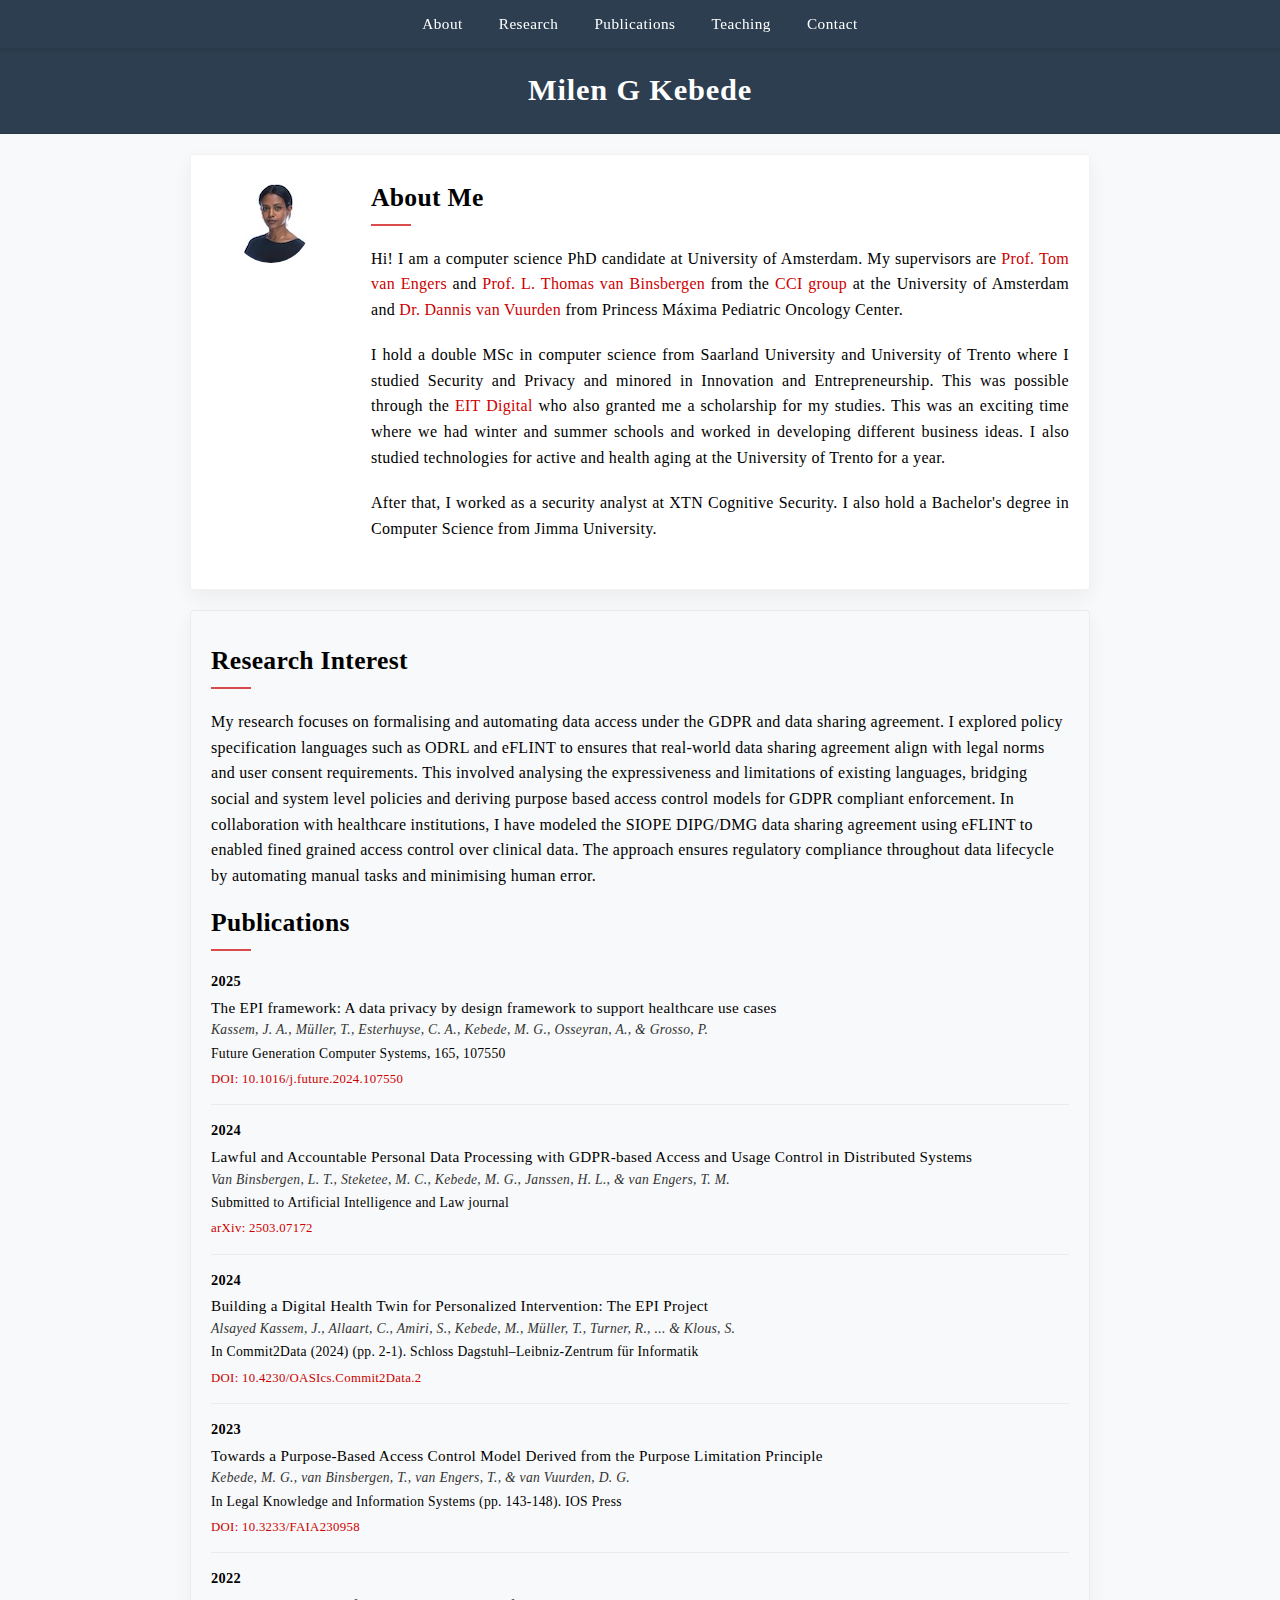
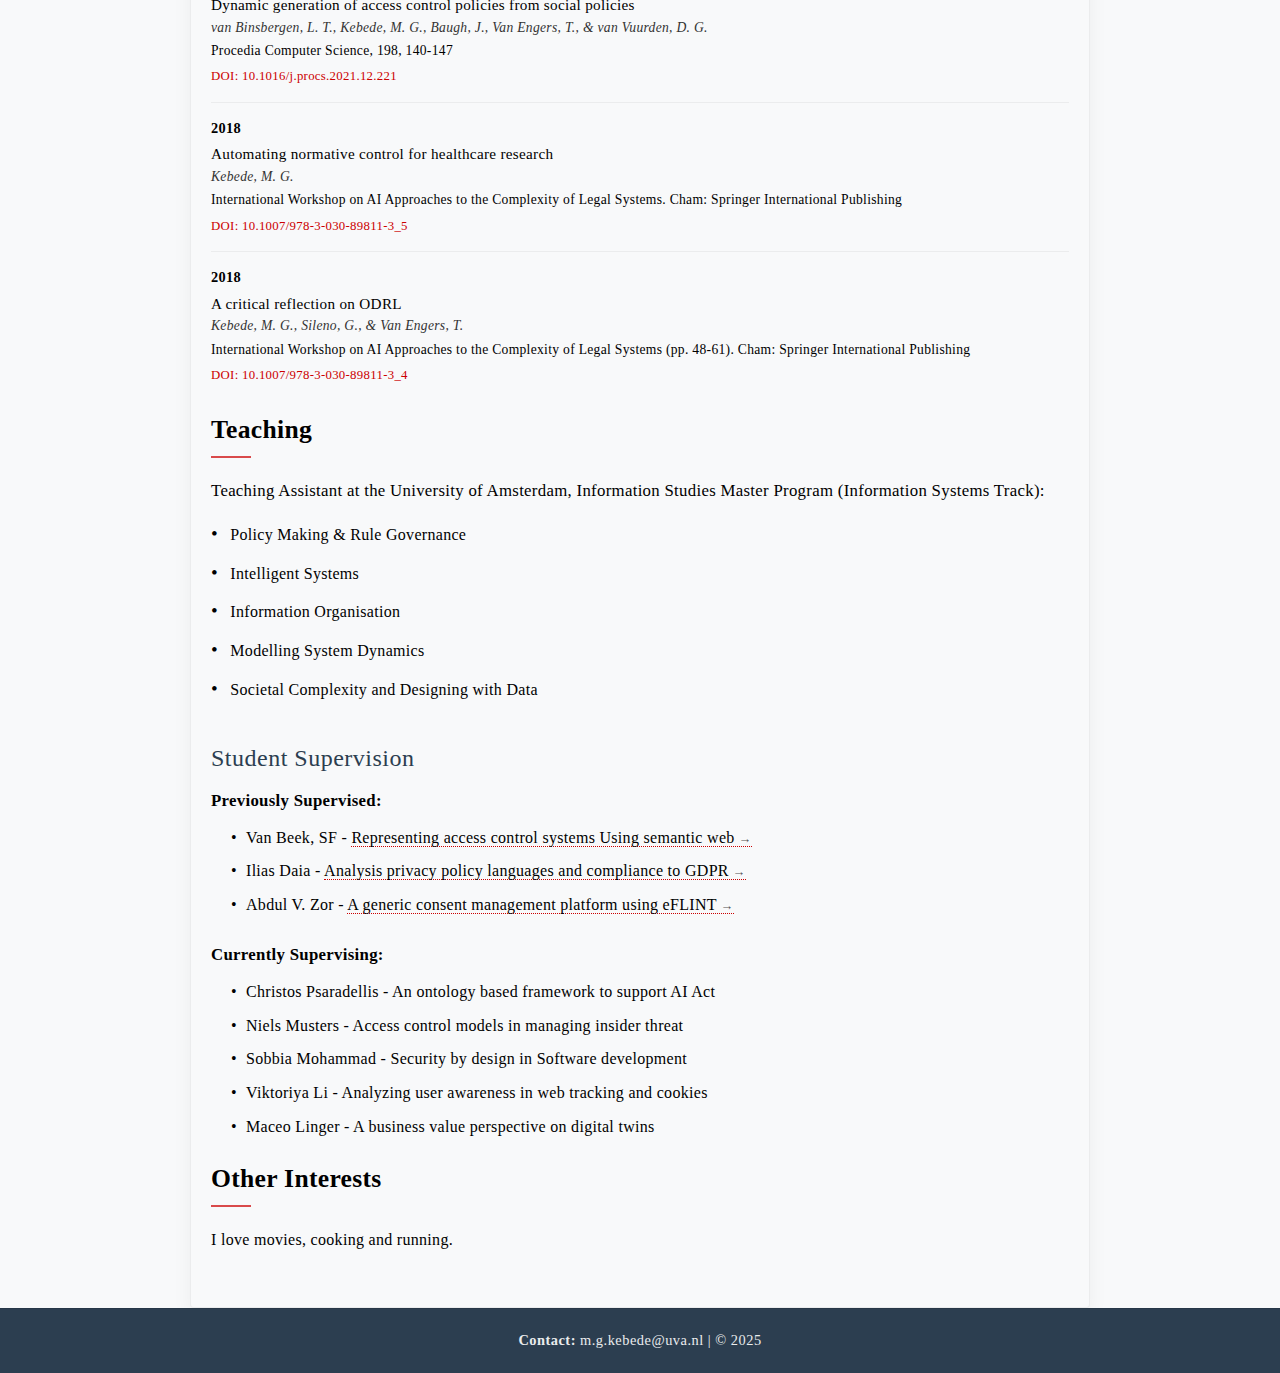
==== index.html @ 35bf9ad5 "created updated portfolio" ====
<!DOCTYPE html>
<html lang="en">
<head>
    <meta charset="UTF-8">
    <meta name="viewport" content="width=device-width, initial-scale=1.0">
    <title>Portfolio of Milen G Kebede | PhD Researcher in Privacy & Data Protection</title>
    <meta name="description" content="Personal portfolio of Milen G Kebede, PhD candidate at University of Amsterdam researching privacy, data protection, GDPR compliance, and regulatory technologies.">
    <meta name="keywords" content="Milen G Kebede, PhD, University of Amsterdam, privacy research, GDPR, data protection, regulatory technology, eFLINT, ODRL">
    <meta name="author" content="Milen G Kebede">
    <!-- Open Graph / Social Media -->
    <meta property="og:title" content="Milen G Kebede | Privacy Researcher">
    <meta property="og:description" content="Personal portfolio of Milen G Kebede, PhD candidate at University of Amsterdam">
    <meta property="og:type" content="website">
    <meta property="og:url" content="https://yemilen.github.io/">
    <!-- Security Headers -->
    <meta http-equiv="Content-Security-Policy" content="default-src 'self'; script-src 'self' 'unsafe-inline'; style-src 'self'; img-src 'self';">
    <meta http-equiv="X-Content-Type-Options" content="nosniff">
    <meta http-equiv="X-Frame-Options" content="DENY">
    <meta http-equiv="Referrer-Policy" content="no-referrer-when-downgrade">
    <!-- Link to our CSS file -->
    <link rel="stylesheet" href="styles.css">
    <!-- Canonical URL -->
    <link rel="canonical" href="https://yemilen.github.io/">
    <script>
        // Handle image load error and add protection
        window.onload = function() {
            var img = document.getElementById('profile-photo');
            var container = document.querySelector('.photo-container');
            var placeholder = document.querySelector('.profile-placeholder');
            
            img.onerror = function() {
                container.style.display = 'none';
                placeholder.style.display = 'flex';
            }
            
            // If image is loaded successfully
            img.onload = function() {
                placeholder.style.display = 'none';
            }
            
            // Prevent image download attempts
            document.addEventListener('keydown', function(e) {
                // Disable keyboard shortcuts that might save the image
                if (e.ctrlKey && (e.key === 's' || e.key === 'S' || e.key === 'p' || e.key === 'P')) {
                    e.preventDefault();
                }
            });
            
            // Disable right click on the entire page
            document.addEventListener('contextmenu', function(e) {
                e.preventDefault();
            });
            
            // Additional protection for images
            document.querySelectorAll('img').forEach(function(img) {
                // Prevent drag
                img.addEventListener('dragstart', function(e) {
                    e.preventDefault();
                });
                
                // Prevent mouse actions
                img.addEventListener('mousedown', function(e) {
                    e.preventDefault();
                });
            });
            
        }
    </script>
</head>
<body>
    <!-- Simple navigation menu -->
    <nav>
        <ul>
            <li><a href="#about">About</a></li>
            <li><a href="#research">Research</a></li>
            <li><a href="#publications">Publications</a></li>
            <li><a href="#teaching">Teaching</a></li>
            <li><a href="#contact">Contact</a></li>
        </ul>
    </nav>

    <header>
        <h1>Milen G Kebede</h1>
    </header>
    <section id="about" class="bio">
        <div class="bio-container">
            <div class="profile-image">
                <!-- Real photo will replace this placeholder -->
                <div class="photo-container">
                    <img id="profile-photo" src="images/profile-photo.jpg" alt="Milen G Kebede" class="profile-photo" oncontextmenu="return false;" draggable="false">
                </div>
                
                <!-- Fallback if image doesn't load -->
                <div class="profile-placeholder">
                    <span>MK</span>
                </div>
            </div>
            <div class="bio-content">
                <h2>About Me</h2>
                <p>Hi! I am a computer science PhD candidate at University of Amsterdam. My supervisors are <a href="https://www.uva.nl/en/profile/e/n/t.m.vanengers/t.m.vanengers.html" target="_blank" rel="noopener noreferrer" class="bio-link">Prof. Tom van Engers</a> and <a href="https://www.uva.nl/en/profile/b/i/l.t.vanbinsbergen/l.t.van-binsbergen.html" target="_blank" rel="noopener noreferrer" class="bio-link">Prof. L. Thomas van Binsbergen</a> from the <a href="https://cci-research.nl/" target="_blank" rel="noopener noreferrer" class="bio-link">CCI group</a> at the University of Amsterdam and <a href="https://research.prinsesmaximacentrum.nl/en/team-members/dr-dannis-van-vuurden" target="_blank" rel="noopener noreferrer" class="bio-link">Dr. Dannis van Vuurden</a> from Princess Máxima Pediatric Oncology Center.</p>
                <p>I hold a double MSc in computer science from Saarland University and University of Trento where I studied Security and Privacy and minored in Innovation and Entrepreneurship. This was possible through the <a href="https://www.eitdigital.eu/" target="_blank" rel="noopener noreferrer" class="bio-link">EIT Digital</a> who also granted me a scholarship for my studies. This was an exciting time where we had winter and summer schools and worked in developing different business ideas. I also studied technologies for active and health aging at the University of Trento for a year.</p>
                <p>After that, I worked as a security analyst at XTN Cognitive Security. I also hold a Bachelor's degree in Computer Science from Jimma University.</p>
            </div>
        </div>
    </section>
    <section id="research" class="research">
        <h2>Research Interest</h2>
        <p>My research focuses on formalising and automating data access under the GDPR and data sharing agreement. I explored policy specification languages such as ODRL and eFLINT to ensures that real-world data sharing agreement align with legal norms and user consent requirements. This involved analysing the expressiveness and limitations of existing languages, bridging social and system level policies and deriving purpose based access control models for GDPR compliant enforcement. In collaboration with healthcare institutions, I have modeled the SIOPE DIPG/DMG data sharing agreement using eFLINT to enabled fined grained access control over clinical data. The approach ensures regulatory compliance throughout data lifecycle by automating manual tasks and minimising human error.</p>
        <h2 id="publications">Publications</h2>
        <ul class="publications-list">
            <li class="publication-item">
                <span class="publication-year">2025</span>
                <span class="publication-title">The EPI framework: A data privacy by design framework to support healthcare use cases</span>
                <span class="publication-authors">Kassem, J. A., Müller, T., Esterhuyse, C. A., Kebede, M. G., Osseyran, A., & Grosso, P.</span>
                <span class="publication-journal">Future Generation Computer Systems, 165, 107550</span>
                <a href="https://doi.org/10.1016/j.future.2024.107550" class="publication-doi" target="_blank" rel="noopener noreferrer">DOI: 10.1016/j.future.2024.107550</a>
            </li>
            
            <li class="publication-item">
                <span class="publication-year">2024</span>
                <span class="publication-title">Lawful and Accountable Personal Data Processing with GDPR-based Access and Usage Control in Distributed Systems</span>
                <span class="publication-authors">Van Binsbergen, L. T., Steketee, M. C., Kebede, M. G., Janssen, H. L., & van Engers, T. M.</span>
                <span class="publication-journal">Submitted to Artificial Intelligence and Law journal</span>
                <a href="https://arxiv.org/abs/2503.07172" class="publication-doi" target="_blank" rel="noopener noreferrer">arXiv: 2503.07172</a>
            </li>
            
            <li class="publication-item">
                <span class="publication-year">2024</span>
                <span class="publication-title">Building a Digital Health Twin for Personalized Intervention: The EPI Project</span>
                <span class="publication-authors">Alsayed Kassem, J., Allaart, C., Amiri, S., Kebede, M., Müller, T., Turner, R., ... & Klous, S.</span>
                <span class="publication-journal">In Commit2Data (2024) (pp. 2-1). Schloss Dagstuhl–Leibniz-Zentrum für Informatik</span>
                <a href="https://doi.org/10.4230/OASIcs.Commit2Data.2" class="publication-doi" target="_blank" rel="noopener noreferrer">DOI: 10.4230/OASIcs.Commit2Data.2</a>
            </li>
            
            <li class="publication-item">
                <span class="publication-year">2023</span>
                <span class="publication-title">Towards a Purpose-Based Access Control Model Derived from the Purpose Limitation Principle</span>
                <span class="publication-authors">Kebede, M. G., van Binsbergen, T., van Engers, T., & van Vuurden, D. G.</span>
                <span class="publication-journal">In Legal Knowledge and Information Systems (pp. 143-148). IOS Press</span>
                <a href="https://doi.org/10.3233/FAIA230958" class="publication-doi" target="_blank" rel="noopener noreferrer">DOI: 10.3233/FAIA230958</a>
            </li>
            
            <li class="publication-item">
                <span class="publication-year">2022</span>
                <span class="publication-title">Dynamic generation of access control policies from social policies</span>
                <span class="publication-authors">van Binsbergen, L. T., Kebede, M. G., Baugh, J., Van Engers, T., & van Vuurden, D. G.</span>
                <span class="publication-journal">Procedia Computer Science, 198, 140-147</span>
                <a href="https://doi.org/10.1016/j.procs.2021.12.221" class="publication-doi" target="_blank" rel="noopener noreferrer">DOI: 10.1016/j.procs.2021.12.221</a>
            </li>
            
            <li class="publication-item">
                <span class="publication-year">2018</span>
                <span class="publication-title">Automating normative control for healthcare research</span>
                <span class="publication-authors">Kebede, M. G.</span>
                <span class="publication-journal">International Workshop on AI Approaches to the Complexity of Legal Systems. Cham: Springer International Publishing</span>
                <a href="https://doi.org/10.1007/978-3-030-89811-3_5" class="publication-doi" target="_blank" rel="noopener noreferrer">DOI: 10.1007/978-3-030-89811-3_5</a>
            </li>
            
            <li class="publication-item">
                <span class="publication-year">2018</span>
                <span class="publication-title">A critical reflection on ODRL</span>
                <span class="publication-authors">Kebede, M. G., Sileno, G., & Van Engers, T.</span>
                <span class="publication-journal">International Workshop on AI Approaches to the Complexity of Legal Systems (pp. 48-61). Cham: Springer International Publishing</span>
                <a href="https://doi.org/10.1007/978-3-030-89811-3_4" class="publication-doi" target="_blank" rel="noopener noreferrer">DOI: 10.1007/978-3-030-89811-3_4</a>
            </li>
        </ul>
        <h2 id="teaching">Teaching</h2>
        <p class="teaching-intro">Teaching Assistant at the University of Amsterdam, Information Studies Master Program (Information Systems Track):</p>
        <div class="course-list">
            <div class="course-item"><span class="bullet">•</span> Policy Making & Rule Governance</div>
            <div class="course-item"><span class="bullet">•</span> Intelligent Systems</div>
            <div class="course-item"><span class="bullet">•</span> Information Organisation</div>
            <div class="course-item"><span class="bullet">•</span> Modelling System Dynamics</div>
            <div class="course-item"><span class="bullet">•</span> Societal Complexity and Designing with Data</div>
        </div>
        
        <h3 class="subsection-title">Student Supervision</h3>
        
        <div class="simple-supervision">
            <div class="supervision-group">
                <p class="supervision-heading">Previously Supervised:</p>
                <div class="supervision-items">
                    <div class="supervision-item">Van Beek, SF - <a href="https://dspace.uba.uva.nl/server/api/core/bitstreams/5fb92db5-7204-4f5b-85f9-7ef7a59b0a13/content" target="_blank" rel="noopener noreferrer">Representing access control systems Using semantic web</a></div>
                    <div class="supervision-item">Ilias Daia - <a href="https://staff.fnwi.uva.nl/a.s.z.belloum/MSctheses/MScthesis_Ilias_Daia.pdf" target="_blank" rel="noopener noreferrer">Analysis privacy policy languages and compliance to GDPR</a></div>
                    <div class="supervision-item">Abdul V. Zor - <a href="https://dspace.uba.uva.nl/server/api/core/bitstreams/1d6ac7aa-7ad0-417a-80b1-b137ee95f23d/content" target="_blank" rel="noopener noreferrer">A generic consent management platform using eFLINT</a></div>
                </div>
            </div>
            
            <div class="supervision-group">
                <p class="supervision-heading">Currently Supervising:</p>
                <div class="supervision-items">
                    <div class="supervision-item">Christos Psaradellis - An ontology based framework to support AI Act</div>
                    <div class="supervision-item">Niels Musters - Access control models in managing insider threat</div>
                    <div class="supervision-item">Sobbia Mohammad - Security by design in Software development</div>
                    <div class="supervision-item">Viktoriya Li - Analyzing user awareness in web tracking and cookies</div>
                    <div class="supervision-item">Maceo Linger - A business value perspective on digital twins</div>
                </div>
            </div>
        </div>
        <h2>Other Interests</h2>
        <p>I love movies, cooking and running.</p>
    </section>

    <footer id="contact">
        <p><strong>Contact:</strong> 
            <script type="text/javascript">
                document.write('&#109;&#46;&#103;&#46;&#107;&#101;&#98;&#101;&#100;&#101;');
                document.write('&#64;');
                document.write('&#117;&#118;&#97;&#46;&#110;&#108;');
            </script> | &copy; 2025
        </p>
    </footer>
</body>
</html>
---- styles.css ----
/* Neutral academic portfolio styles */
:root {
    --primary-color: #2c3e50;
    --accent-color: #cc0000;
    --light-bg: #f8f9fa;
    --dark-text: #000000;
    --light-text: #ffffff;
    --section-padding: 40px 20px;
    --soft-shadow: 0 8px 20px rgba(0, 0, 0, 0.05);
}

body { 
    font-family: 'Times New Roman', Georgia, serif; 
    margin: 0; 
    padding: 0; 
    color: var(--dark-text); 
    line-height: 1.6;
    background-color: var(--light-bg);
    scroll-behavior: smooth;
    letter-spacing: 0.3px;
}

/* Elegant animations */
@keyframes fadeIn {
    from { opacity: 0; transform: translateY(20px); }
    to { opacity: 1; transform: translateY(0); }
}

@keyframes softPulse {
    0% { box-shadow: var(--soft-shadow); }
    50% { box-shadow: 0 8px 25px rgba(156, 118, 147, 0.15); }
    100% { box-shadow: var(--soft-shadow); }
}

section {
    animation: fadeIn 0.8s ease-out;
}

/* Improved typography */
h1, h2, h3 {
    font-family: 'Times New Roman', Georgia, serif;
    font-weight: 600;
    line-height: 1.2;
}

h2 {
    font-size: 1.6rem;
    margin-top: 0;
    margin-bottom: 20px;
    position: relative;
    font-weight: 600;
    color: #000;
}

h2:after {
    content: '';
    display: block;
    width: 40px;
    height: 2px;
    background-color: var(--accent-color);
    margin-top: 10px;
    opacity: 0.7;
}

p {
    margin-bottom: 20px;
}

header { 
    background-color: var(--primary-color); 
    color: var(--light-text); 
    padding: 24px 20px; 
    text-align: center;
    position: relative;
    border-bottom: 1px solid rgba(0,0,0,0.1);
}

header h1 {
    font-size: 1.9rem;
    margin: 0;
    font-weight: 600;
    letter-spacing: 0.8px;
    position: relative;
    display: inline-block;
    font-family: 'Times New Roman', Georgia, serif;
}

section { 
    padding: var(--section-padding);
    max-width: 900px;
    margin: 0 auto;
    animation: fadeIn 0.8s ease-out;
}

.bio { 
    background-color: white;
    border-radius: 4px;
    box-shadow: var(--soft-shadow);
    margin: 20px auto;
    padding: 28px 20px;
    position: relative;
    z-index: 10;
    border: 1px solid rgba(0, 0, 0, 0.05);
    width: 100%;
    box-sizing: border-box;
}

/* Profile layout */
.bio-container {
    display: flex;
    flex-wrap: wrap;
    align-items: flex-start;
    gap: 40px; /* Increased gap between image and text */
    flex-direction: row; /* Ensure proper flow */
}

.profile-image {
    flex: 0 0 120px; /* Reduced from 160px to account for smaller image */
}

.photo-container {
    overflow: hidden;
    width: 80px; /* Reduced size to match smaller image */
    height: 80px;
    margin: 0 auto;
    border-radius: 40px; /* Half of width/height for circle */
    border: none;
    box-shadow: none;
}

.bio-content {
    flex: 1 1 300px;
    text-align: justify;
}

/* Profile image placeholder */
.profile-photo {
    width: 80px; /* Reduced to match container */
    height: 80px;
    object-fit: cover;
    object-position: 70% center; /* Shifted right by 20% to fit head better */
    display: block;
    pointer-events: none; /* Prevents right-click and drag */
    user-select: none; /* Prevents selection */
}

.profile-placeholder {
    width: 80px; /* Matched to photo size */
    height: 80px;
    background-color: var(--accent-color);
    border-radius: 50%;
    display: none; /* Hidden when photo is present */
    justify-content: center;
    align-items: center;
    margin: 0 auto;
    box-shadow: 0 3px 10px rgba(0, 0, 0, 0.1);
    position: relative;
}

.profile-placeholder span {
    font-size: 2rem; /* Smaller text for smaller placeholder */
    color: white;
    font-weight: 500;
    font-family: 'Segoe UI', 'Georgia', serif;
    letter-spacing: 1px;
}

.bio-link {
    color: var(--accent-color);
    text-decoration: none;
    transition: color 0.2s ease;
    font-weight: 500;
}

.bio-link:hover {
    text-decoration: underline;
}

.research { 
    background-color: var(--light-bg);
    border-radius: 4px;
    box-shadow: var(--soft-shadow);
    padding: 35px 20px;
    border: 1px solid rgba(0, 0, 0, 0.05);
    width: 100%;
    box-sizing: border-box;
}

/* Publication and teaching sections */
.research ul {
    padding-left: 20px;
    list-style-type: none;
}

.research li {
    margin-bottom: 18px;
    position: relative;
    padding-left: 15px;
    line-height: 1.5;
}

.research li::before {
    content: '◦';
    position: absolute;
    left: -5px;
    color: var(--accent-color);
    font-size: 1.2rem;
}

/* Coming soon placeholder styling - only for non-supervision lists */
.research ul:not(.supervision-list):not(.publications-list) li:first-child {
    color: #888;
    font-style: italic;
    padding-left: 5px;
}

.research ul:not(.supervision-list):not(.publications-list) li:first-child::before {
    content: '';
}

/* Publications styling */
.publications-list {
    padding: 0 !important;
    margin: 0;
}

.publication-item {
    margin-bottom: 15px !important;
    padding: 0 0 15px 0 !important;
    border-bottom: 1px solid rgba(0, 0, 0, 0.05);
    position: relative;
    display: flex;
    flex-direction: column;
}

.publication-item:last-child {
    border-bottom: none;
}

.publication-item::before {
    display: none !important;
}

.publication-year {
    color: #000;
    font-weight: 600;
    font-size: 0.9rem;
    margin-bottom: 5px;
    display: inline-block;
}

.publication-title {
    font-weight: 500;
    font-size: 0.95rem;
    margin-bottom: 3px;
    display: block;
    color: var(--dark-text);
    line-height: 1.3;
}

.publication-authors {
    font-size: 0.85rem;
    margin-bottom: 3px;
    display: block;
    font-style: italic;
    color: #333;
}

.publication-journal {
    font-size: 0.85rem;
    margin-bottom: 3px;
    display: block;
    color: #000;
}

.publication-doi {
    font-size: 0.8rem;
    color: var(--accent-color);
    text-decoration: none;
    display: inline-block;
    margin-top: 3px;
    transition: color 0.2s ease;
}

.publication-doi:hover {
    text-decoration: underline;
}

/* Teaching section styling */
.teaching-intro {
    font-weight: 500;
    font-size: 1.05rem;
    margin-bottom: 15px;
    color: #000;
}

.course-list {
    margin: 15px 0 25px 0;
}

.course-item {
    margin-bottom: 10px;
    color: #000;
    font-size: 1rem;
    line-height: 1.5;
}

.bullet {
    color: #000;
    margin-right: 8px;
    font-size: 1.2rem;
}

/* Simple list styling */
.simple-list {
    list-style-type: none;
    padding-left: 0;
    margin-top: 15px;
    margin-bottom: 25px;
}

.simple-list li {
    margin-bottom: 10px;
    padding-left: 20px;
    position: relative;
    color: #000 !important;
    font-style: normal !important;
}

.simple-list li::before {
    content: '•' !important;
    position: absolute !important;
    left: 0 !important;
    color: #000 !important;
    font-size: 1.2rem !important;
    display: block !important;
    opacity: 1 !important;
    visibility: visible !important;
}

/* Supervision section styling */
.subsection-title {
    font-size: 1.5rem;
    margin: 40px 0 15px;
    color: var(--primary-color);
    font-weight: 500;
    letter-spacing: 0.5px;
}

.simple-supervision {
    margin-top: 15px;
    margin-bottom: 25px;
}

.supervision-group {
    margin-bottom: 25px;
}

.supervision-heading {
    font-size: 1.05rem;
    margin-top: 0;
    margin-bottom: 10px;
    color: #000;
    font-weight: 600;
}

.simple-supervision ul {
    list-style-type: disc !important;
}

.simple-supervision li {
    display: list-item !important;
    margin-bottom: 8px;
}

.supervision-items {
    margin-left: 20px;
}

.supervision-item {
    margin-bottom: 8px;
    position: relative;
    padding-left: 15px;
}

.supervision-item:before {
    content: '•';
    position: absolute;
    left: 0;
    color: #000;
}

.supervision-item a {
    position: relative;
    text-decoration: none;
    border-bottom: 1px dotted var(--accent-color);
    color: #000;
    transition: color 0.2s ease;
}

.supervision-item a:hover {
    color: var(--accent-color);
}

.supervision-item a:after {
    content: '→';
    display: inline-block;
    margin-left: 4px;
    font-size: 0.8em;
    opacity: 0.7;
}

.supervision-item a:hover:after {
    margin-left: 6px;
    opacity: 1;
}

.supervision-item a {
    position: relative;
    text-decoration: none;
    border-bottom: 1px dotted var(--accent-color);
    color: #000;
    transition: color 0.2s ease;
}

.supervision-item a:hover {
    color: var(--accent-color);
}

.supervision-item a:after {
    content: '→';
    display: inline-block;
    margin-left: 4px;
    font-size: 0.8em;
    opacity: 0.7;
}

.supervision-item a:hover:after {
    margin-left: 6px;
    opacity: 1;
}

.thesis-link {
    color: #000; /* Black by default */
    text-decoration: none;
    position: relative;
}

.thesis-link:hover {
    text-decoration: underline;
    color: #000 !important; /* Stay black on hover */
}

/* Remove the document icon */
.thesis-link::after {
    content: '';
}

.projects {
    background-color: white;
    padding: var(--section-padding);
}

/* Projects grid layout */
.projects-grid {
    display: grid;
    grid-template-columns: repeat(auto-fill, minmax(300px, 1fr));
    gap: 30px;
    margin-top: 30px;
}

/* Style for individual project items */
.project {
    border: none;
    padding: 25px;
    border-radius: 8px;
    background-color: var(--light-bg);
    box-shadow: 0 3px 10px rgba(0,0,0,0.08);
    transition: transform 0.3s ease, box-shadow 0.3s ease;
    display: flex;
    flex-direction: column;
    height: 100%;
}

.project:hover {
    transform: translateY(-5px);
    box-shadow: 0 5px 15px rgba(0,0,0,0.1);
}

.project h3 {
    color: var(--accent-color);
    margin-top: 0;
    font-size: 1.4rem;
    padding-bottom: 8px;
    border-bottom: 2px solid var(--accent-color);
    display: inline-block;
}

/* Project icon */
.project-icon {
    font-size: 2.5rem;
    margin: 15px 0;
    color: var(--primary-color);
}

/* Project link button */
.project-link {
    display: inline-block;
    margin-top: auto;
    padding: 8px 16px;
    background-color: var(--accent-color);
    color: white;
    text-decoration: none;
    border-radius: 4px;
    font-weight: 500;
    align-self: flex-start;
    margin-top: 15px;
    transition: background-color 0.2s ease;
}

.project-link:hover {
    background-color: #2980b9;
}

footer { 
    background-color: var(--primary-color); 
    color: var(--light-text); 
    text-align: center; 
    padding: 20px 20px;
    position: relative;
    border-top: 1px solid rgba(0, 0, 0, 0.1);
}

footer p {
    margin: 0;
    letter-spacing: 0.5px;
    font-size: 0.9rem;
    opacity: 0.9;
}

/* Navigation menu */
nav {
    background-color: var(--primary-color);
    position: sticky;
    top: 0;
    z-index: 100;
    box-shadow: 0 2px 4px rgba(0, 0, 0, 0.1);
}

nav ul {
    list-style-type: none;
    margin: 0;
    padding: 0;
    display: flex;
    justify-content: center;
    flex-wrap: wrap;
    max-width: 900px;
    margin: 0 auto;
}

nav li {
    margin: 0;
}

nav li a {
    display: block;
    color: var(--light-text);
    text-align: center;
    padding: 12px 18px;
    text-decoration: none;
    font-weight: 400;
    transition: all 0.3s ease;
    position: relative;
    letter-spacing: 0.5px;
    font-size: 0.95rem;
}

nav li a:hover {
    background-color: rgba(0, 0, 0, 0.1);
}

nav li a::after {
    content: '';
    position: absolute;
    width: 0;
    height: 2px;
    bottom: 10px;
    left: 50%;
    background-color: rgba(255, 255, 255, 0.7);
    transition: all 0.3s ease;
    transform: translateX(-50%);
}

nav li a:hover::after {
    width: 30px;
}

/* Enhanced responsive design */
@media screen and (max-width: 768px) {
    nav ul {
        flex-direction: column;
    }
    
    nav li {
        width: 100%;
    }
    
    header {
        padding: 30px 20px;
        border-bottom-left-radius: 30px;
        border-bottom-right-radius: 30px;
    }
    
    header h1 {
        font-size: 1.8rem;
    }
    
    header h1::before, header h1::after {
        padding: 0 8px;
        font-size: 1.2rem;
    }
    
    .bio {
        margin-top: -10px;
        padding: 25px;
    }
    
    .research {
        padding: 25px;
    }
    
    section {
        padding: 30px 20px;
    }
    
    .bio-container {
        flex-direction: column;
        align-items: center;
        text-align: center;
    }
    
    .photo-container {
        width: 70px; /* Smaller for mobile */
        height: 70px;
        border-radius: 35px; /* Full circle */
        border: none;
        box-shadow: none;
        margin: 0 auto 20px auto;
    }
    
    .profile-photo {
        width: 70px;
        height: 70px;
        object-position: 70% center; /* Consistent with desktop */
    }
    
    .profile-placeholder {
        width: 70px;
        height: 70px;
        margin-bottom: 20px;
    }
    
    .profile-placeholder span {
        font-size: 1.5rem;
    }
    
    .bio-content h2:after {
        margin: 10px auto;
    }
    
    footer {
        padding: 15px 20px;
    }
    
    h2 {
        font-size: 1.6rem;
    }
    
    h2:after {
        margin: 8px auto;
    }
    
/*** Removed old teaching-list responsive styling ***/
    
    /* Responsive styles for supervision removed as they're no longer needed */
}
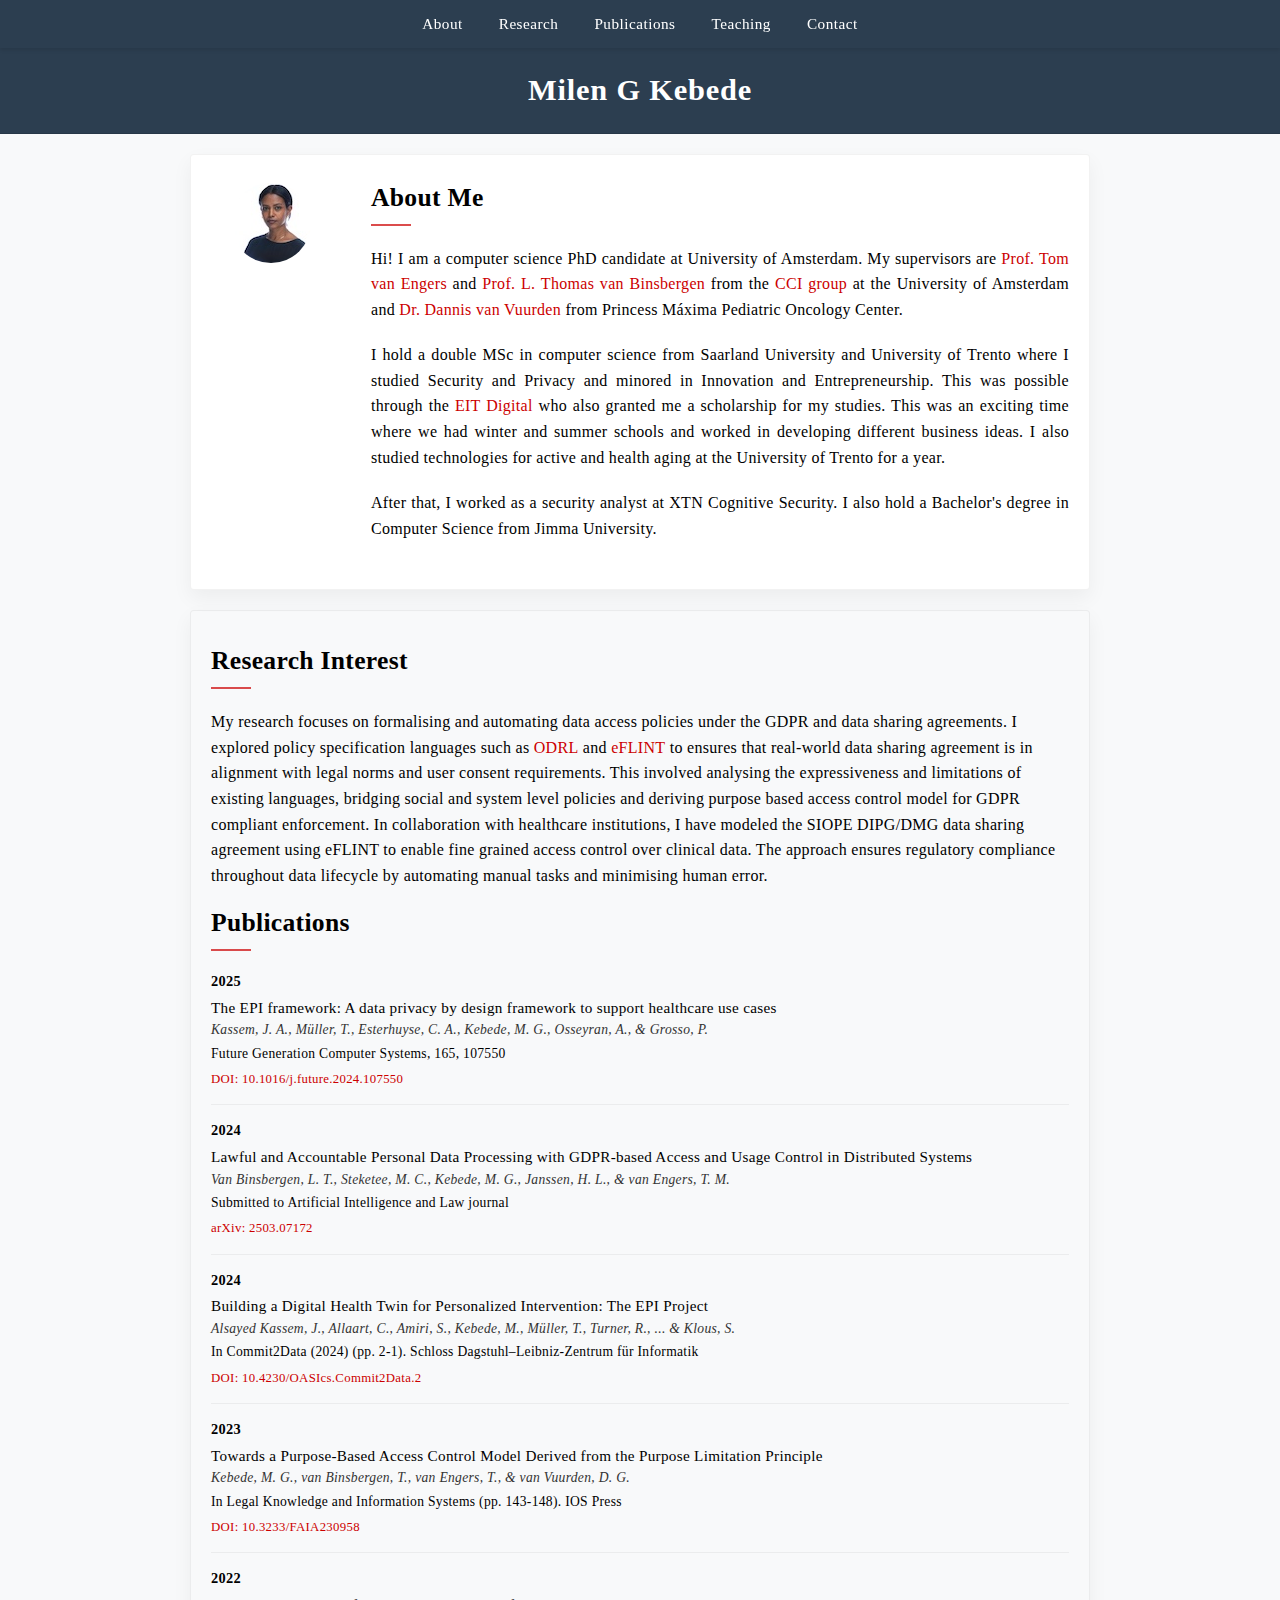
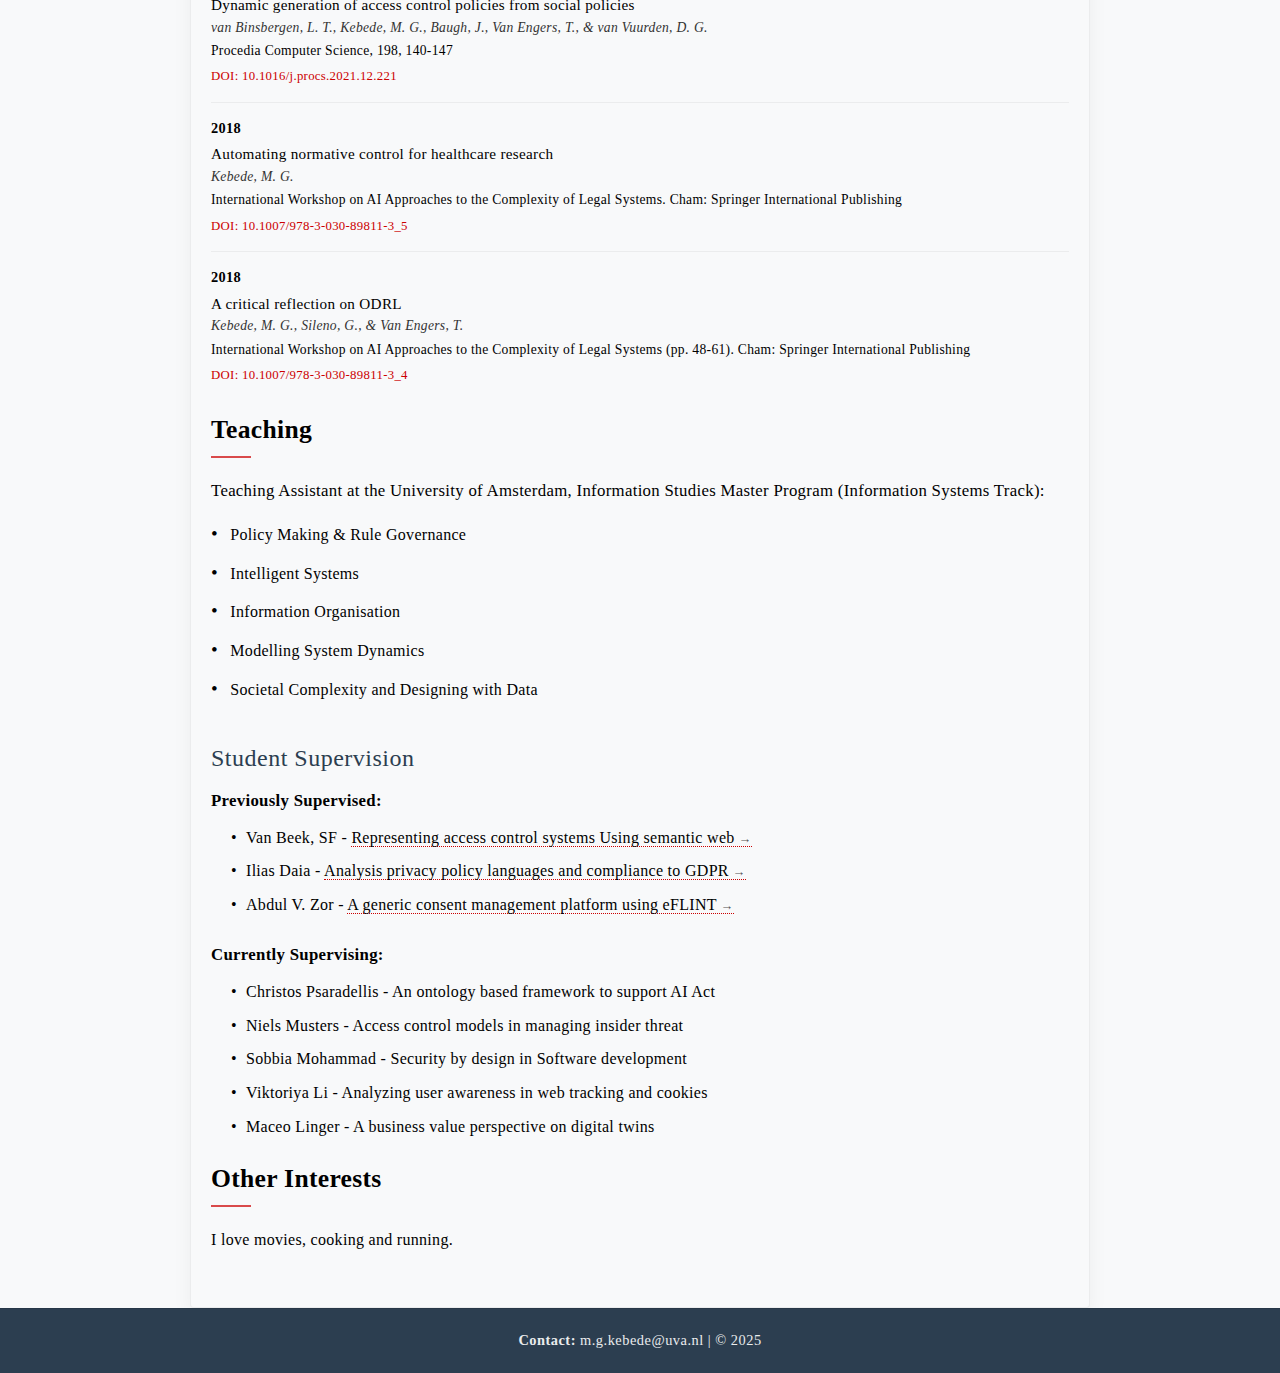
==== commit a28acd95: "corrected typo and added link" ====
--- a/index.html
+++ b/index.html
@@ -105,7 +105,7 @@
     </section>
     <section id="research" class="research">
         <h2>Research Interest</h2>
-        <p>My research focuses on formalising and automating data access under the GDPR and data sharing agreement. I explored policy specification languages such as ODRL and eFLINT to ensures that real-world data sharing agreement align with legal norms and user consent requirements. This involved analysing the expressiveness and limitations of existing languages, bridging social and system level policies and deriving purpose based access control models for GDPR compliant enforcement. In collaboration with healthcare institutions, I have modeled the SIOPE DIPG/DMG data sharing agreement using eFLINT to enabled fined grained access control over clinical data. The approach ensures regulatory compliance throughout data lifecycle by automating manual tasks and minimising human error.</p>
+        <p>My research focuses on formalising and automating data access policies under the GDPR and data sharing agreements. I explored policy specification languages such as <a href="https://www.w3.org/TR/odrl-model/" target="_blank" rel="noopener noreferrer" class="bio-link">ODRL</a> and <a href="https://gitlab.com/eflint/haskell-implementation" target="_blank" rel="noopener noreferrer" class="bio-link">eFLINT</a> to ensures that real-world data sharing agreement is in alignment with legal norms and user consent requirements. This involved analysing the expressiveness and limitations of existing languages, bridging social and system level policies and deriving purpose based access control model for GDPR compliant enforcement. In collaboration with healthcare institutions, I have modeled the SIOPE DIPG/DMG data sharing agreement using eFLINT to enable fine grained access control over clinical data. The approach ensures regulatory compliance throughout data lifecycle by automating manual tasks and minimising human error.</p>
         <h2 id="publications">Publications</h2>
         <ul class="publications-list">
             <li class="publication-item">
